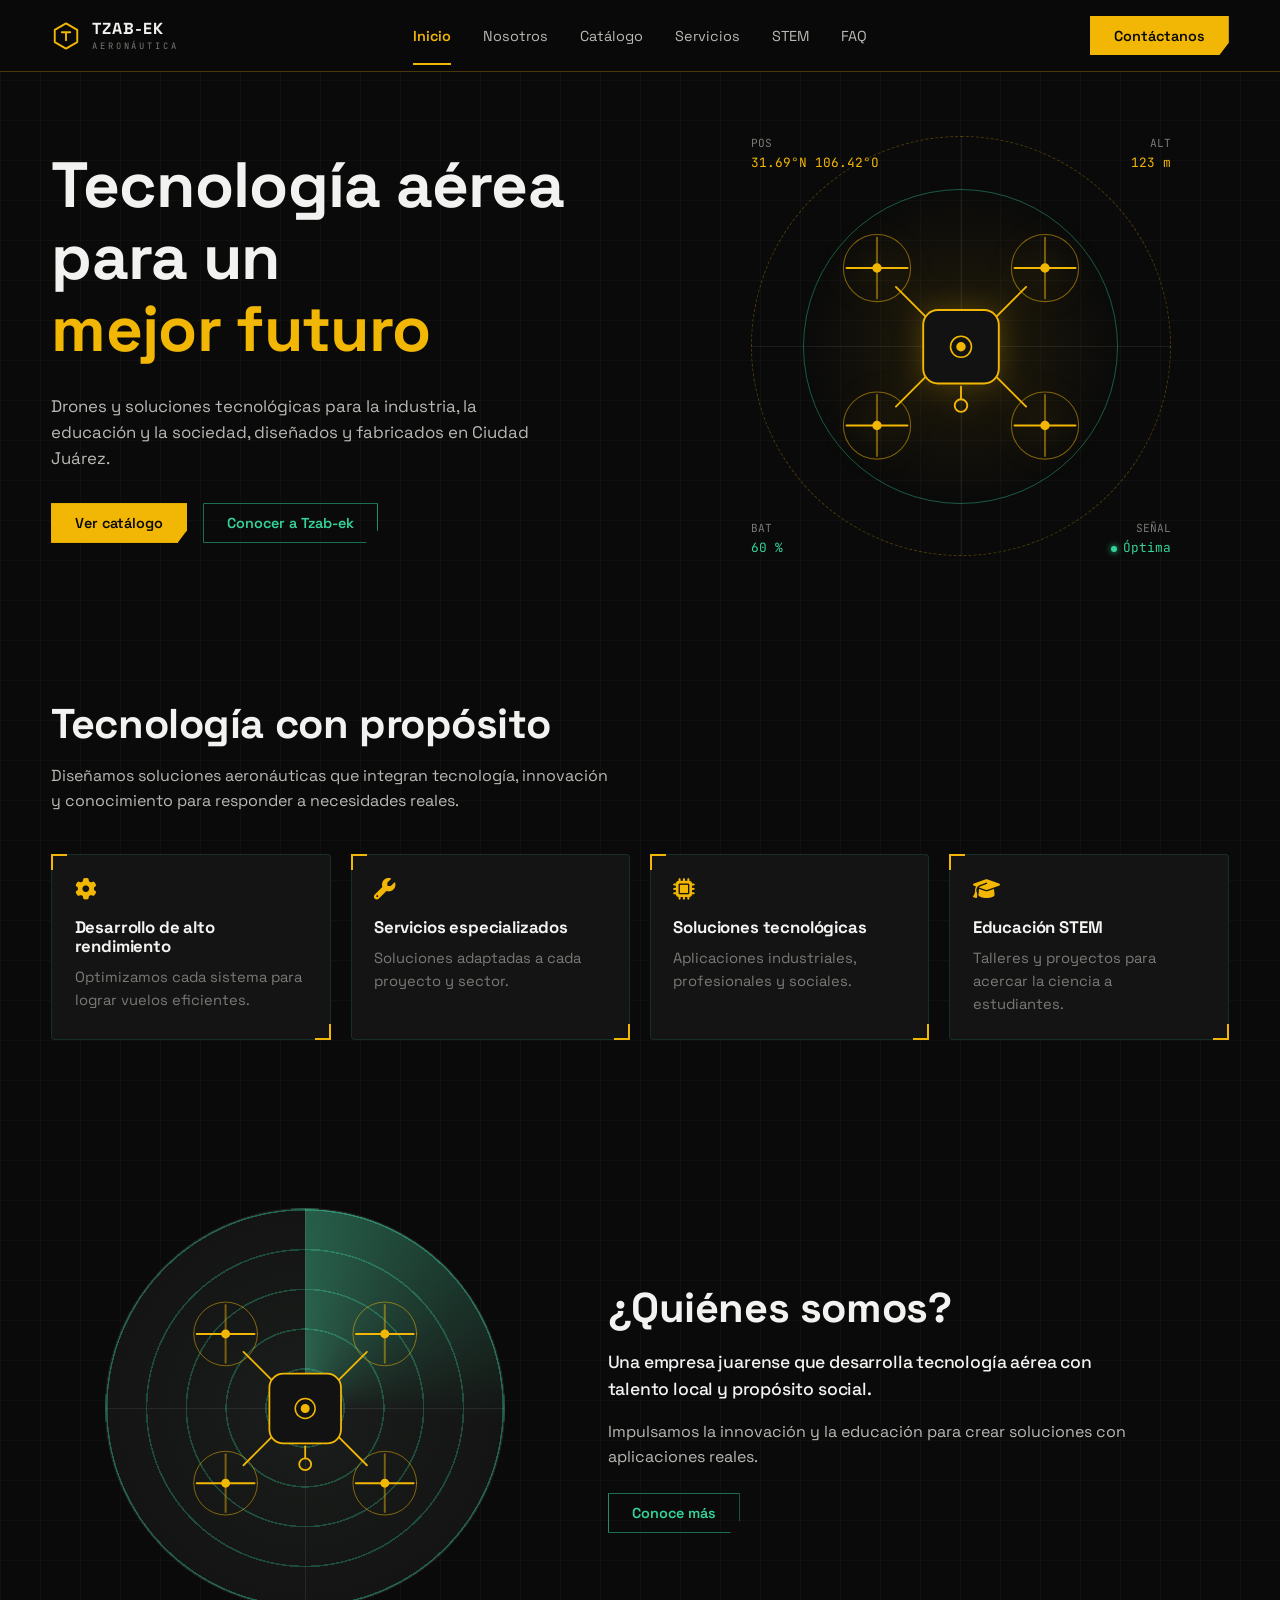
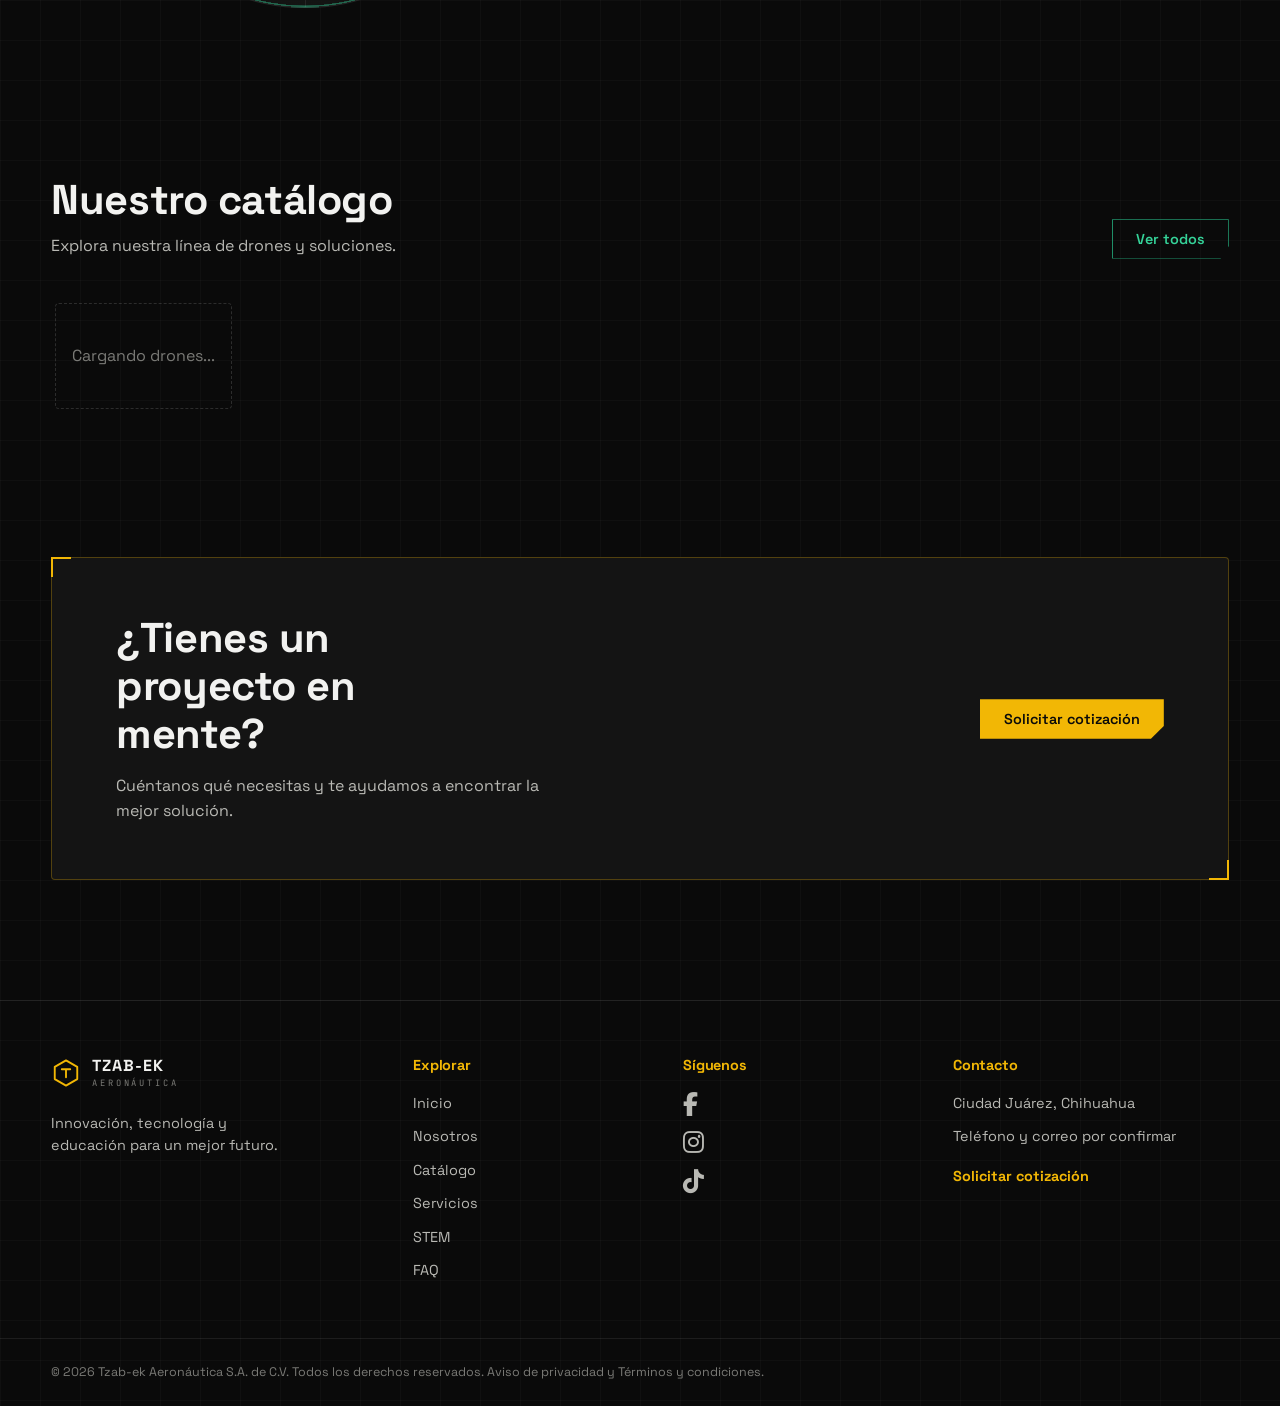
==== index.html @ b7fb1a62 "Renombrar archivos a minúsculas para el servidor Linux" ====
<!DOCTYPE html>
<html lang="es">
<head>
    <meta charset="UTF-8">
    <meta name="viewport" content="width=device-width, initial-scale=1.0">
    <!-- Estilos: Font Awesome (iconos), CSS propio de la página y CSS compartido (header y footer) -->
    <link rel="stylesheet" href="https://cdnjs.cloudflare.com/ajax/libs/font-awesome/6.7.2/css/all.min.css">
    <link rel="stylesheet" href="CSS/index.css">
    <link rel="stylesheet" href="CSS/Compartido.css">
    <title>Tzab-ek Aeronáutica</title>

    <!-- Scripts (defer: se ejecutan hasta que el HTML terminó de cargar) -->
    <script src="JS/catalogo1.js" defer></script>
    <script src="JS/Drone.js" defer></script>
    <script src="JS/menu.js" defer></script>
</head>
<body>
    <!-- ENCABEZADO: logotipo, menú de navegación y botón de contacto (igual en todas las páginas) -->
    <header>
        <a class="marca" href="index.html" aria-label="Tzab-ek Aeronáutica, inicio">
            <svg viewBox="0 0 32 32" aria-hidden="true">
                <path d="M16 2.5 28 9.5v13L16 29.5 4 22.5v-13z"/>
                <path d="M11.5 12h9M16 12v8.5"/>
            </svg>
            <span class="marca-texto">
                <strong>TZAB-EK</strong>
                <small>AERONÁUTICA</small>
            </span>
        </a>

        <!-- Menú principal: el enlace de la página actual lleva class="activo" y aria-current="page" -->
        <button type="button" class="menu-toggle" aria-label="Abrir menú" aria-expanded="false" aria-controls="menu-principal">
            <span></span><span></span><span></span>
        </button>

        <nav id="menu-principal" aria-label="Navegación principal">
            <a href="index.html" class="activo" aria-current="page">Inicio</a>
            <a href="Nosotros.html">Nosotros</a>
            <a href="catalogo.html">Catálogo</a>
            <a href="Servicios.html">Servicios</a>
            <a href="STEM.html">STEM</a>
            <a href="FAQ.html">FAQ</a>
            <a class="btn btn-oro nav-contacto" href="contactanos.html">Contáctanos</a>
        </nav>

        <a class="btn btn-oro" href="contactanos.html">Contáctanos</a>
    </header>

    <!-- CONTENIDO PRINCIPAL: página de inicio (hero, propósito, quiénes somos, carrusel de catálogo y cotización) -->
    <main>
        <!-- HERO -->
        <section id="inicio">
            <div class="hero-texto">
                <h1>Tecnología aérea para un <span>mejor futuro</span></h1>
                <p>Drones y soluciones tecnológicas para la industria, la educación y la sociedad, diseñados y fabricados en Ciudad Juárez.</p>
                <div class="acciones">
                    <a class="btn btn-oro" href="catalogo.html">Ver catálogo</a>
                    <a class="btn btn-borde" href="Nosotros.html">Conocer a Tzab-ek</a>
                </div>
            </div>

            <!-- Dron con movimiento (lo monta drone.js) -->
            <div class="drone-stage" data-drone="vuelo"></div>
        </section>

        <!-- TECNOLOGÍA CON PROPÓSITO -->
        <section id="proposito">
            <h2>Tecnología con propósito</h2>
            <p>Diseñamos soluciones aeronáuticas que integran tecnología, innovación y conocimiento para responder a necesidades reales.</p>

            <div class="tarjetas">
                <div class="tarjeta">
                    <i class="fa-solid fa-gear" aria-hidden="true"></i>
                    <h5>Desarrollo de alto rendimiento</h5>
                    <p>Optimizamos cada sistema para lograr vuelos eficientes.</p>
                </div>
                <div class="tarjeta">
                    <i class="fa-solid fa-wrench" aria-hidden="true"></i>
                    <h5>Servicios especializados</h5>
                    <p>Soluciones adaptadas a cada proyecto y sector.</p>
                </div>
                <div class="tarjeta">
                    <i class="fa-solid fa-microchip" aria-hidden="true"></i>
                    <h5>Soluciones tecnológicas</h5>
                    <p>Aplicaciones industriales, profesionales y sociales.</p>
                </div>
                <div class="tarjeta">
                    <i class="fa-solid fa-graduation-cap" aria-hidden="true"></i>
                    <h5>Educación STEM</h5>
                    <p>Talleres y proyectos para acercar la ciencia a estudiantes.</p>
                </div>
            </div>
        </section>

        <!-- ¿QUIÉNES SOMOS? -->
        <section id="somos">
            <!-- Dron tipo radar (lo monta drone.js) -->
            <div class="somos-visual">
                <div class="drone-stage" data-drone="radar"></div>
            </div>

            <div class="somos-texto">
                <h2>¿Quiénes somos?</h2>
                <h4>Una empresa juarense que desarrolla tecnología aérea con talento local y propósito social.</h4>
                <p>Impulsamos la innovación y la educación para crear soluciones con aplicaciones reales.</p>
                <a class="btn btn-borde" href="Nosotros.html">Conoce más</a>
            </div>
        </section>

        <!-- CATÁLOGO: carrusel de drones. catalogo1.js crea las tarjetas con los datos de la base de datos
             y Drone.js dibuja una ilustración cuando un dron no tiene imagen -->
        <section id="catalogo">
            <div class="seccion1">
                <div>
                    <h2>Nuestro catálogo</h2>
                    <p>Explora nuestra línea de drones y soluciones.</p>
                </div>
                <a class="btn btn-borde" href="catalogo.html">Ver todos</a>
            </div>

            <!-- Carrusel: flecha anterior | pista con las tarjetas | flecha siguiente -->
            <div class="carrusel" role="region" aria-roledescription="carrusel" aria-label="Drones del catálogo">
                <button type="button" class="carrusel-btn" id="carrusel-anterior" aria-label="Ver drones anteriores">
                    <i class="fa-solid fa-chevron-left" aria-hidden="true"></i>
                </button>

                <!-- Pista: aquí catalogo1.js inserta una tarjeta por cada dron. tabindex permite moverla con el teclado -->
                <div class="carrusel-pista" id="contenedor-drones" tabindex="0">
                    <p class="mensaje-catalogo">Cargando drones...</p>
                </div>

                <button type="button" class="carrusel-btn" id="carrusel-siguiente" aria-label="Ver drones siguientes">
                    <i class="fa-solid fa-chevron-right" aria-hidden="true"></i>
                </button>
            </div>
        </section>

        <!-- COTIZACIÓN -->
        <section id="cotizacion">
            <div class="cotizacion-caja">
                <div class="cotizacion-texto">
                    <h2>¿Tienes un proyecto en mente?</h2>
                    <p>Cuéntanos qué necesitas y te ayudamos a encontrar la mejor solución.</p>
                </div>
                <a class="btn btn-oro" href="contactanos.html">Solicitar cotización</a>
            </div>
        </section>
    </main>

    <!-- PIE DE PÁGINA: se repite igual en todas las páginas -->
    <footer>
        <!-- Parte superior del footer: 4 columnas -->
        <section class="footer1">
            <!-- Columna 1: logotipo y lema -->
            <div class="uno">
                <a class="marca" href="index.html" aria-label="Tzab-ek Aeronáutica, inicio">
                    <svg viewBox="0 0 32 32" aria-hidden="true">
                        <path d="M16 2.5 28 9.5v13L16 29.5 4 22.5v-13z"/>
                        <path d="M11.5 12h9M16 12v8.5"/>
                    </svg>
                    <span class="marca-texto">
                        <strong>TZAB-EK</strong>
                        <small>AERONÁUTICA</small>
                    </span>
                </a>
                <p>Innovación, tecnología y educación para un mejor futuro.</p>
            </div>

            <!-- Columna 2: enlaces de navegación -->
            <div class="dos">
                <h5>Explorar</h5>
                <a href="index.html">Inicio</a>
                <a href="Nosotros.html">Nosotros</a>
                <a href="catalogo.html">Catálogo</a>
                <a href="Servicios.html">Servicios</a>
                <a href="STEM.html">STEM</a>
                <a href="FAQ.html">FAQ</a>
            </div>

            <!-- Columna 3: redes sociales (iconos de Font Awesome) -->
            <div class="tres">
                <h5>Síguenos</h5>
                <a href="https://www.facebook.com/tzabekmx" target="_blank" rel="noopener noreferrer"
       aria-label="Facebook">
        <i class="fa-brands fa-facebook-f"></i> 
    </a>

    <a href="https://www.instagram.com/tzabekmx?fbclid=IwY2xjawVVu3NleHRuA2FlbQIxMABwZG9mBWJyaWQRMFQ3TzdUcVRtUU0yYnhxM1BzcnRjBmFwcF9pZBAyMjIwMzkxNzg4MjAwODkyAAEfPRKUxfyBUL_nZuo1kjRflzGdtaO56T4GEnpe8-bxUjZwJsQqFAkJqUYihjc_aem_WPB5nO8CkviuIYMt_YEHsw" target="_blank" rel="noopener noreferrer"
       aria-label="Instagram">
        <i class="fa-brands fa-instagram"></i> 
    </a>

    <a href="https://www.tiktok.com/@tzabekmx" target="_blank" rel="noopener noreferrer"
       aria-label="TikTok">
        <i class="fa-brands fa-tiktok"></i>
    </a>
            </div>

            <!-- Columna 4: datos de contacto y botón de cotización -->
            <div class="cuatro">
                <h5>Contacto</h5>
                <p>Ciudad Juárez, Chihuahua</p>
                <p>Teléfono y correo por confirmar</p>
                <a class="cta-footer" href="contactanos.html">Solicitar cotización</a>
            </div>
        </section>

        <!-- Barra inferior: derechos reservados -->
        <section class="fotter2">
            <p>© 2026 Tzab-ek Aeronáutica S.A. de C.V. Todos los derechos reservados. Aviso de privacidad y Términos y condiciones.</p>
        </section>
    </footer>
</body>
</html>
---- CSS/index.css ----
/* ==========================================================
   TZAB-EK AERONÁUTICA · Inicio (Index.html)
   Hero, tarjetas de propósito, ¿quiénes somos?, carrusel de catálogo,
   caja de cotización y animaciones del dron (dibujado por Drone.js).
   ========================================================== */

/* ---------- Hero ---------- */
#inicio{
  display:grid;
  grid-template-columns:1.05fr .95fr;
  align-items:center;
  gap:3rem;
  padding-top:4rem;
}
.hero-texto h1{
  font-size:clamp(2.6rem, 5.4vw, 4rem);
  line-height:1.12;
}
.hero-texto h1 span{ display:block; color:var(--gold); }
.hero-texto p{
  color:var(--text-dim);
  max-width:44ch;
  margin-block:1.75rem 2rem;
  font-size:1.05rem;
}
.acciones{ display:flex; gap:1rem; flex-wrap:wrap; }

/* ---------- Tecnología con propósito ---------- */
#proposito h2{
  font-size:clamp(1.9rem, 3.4vw, 2.6rem);
  margin-bottom:1rem;
}
#proposito > p{
  color:var(--text-dim);
  max-width:56ch;
  margin-bottom:2.5rem;
}

.tarjetas{
  display:grid;
  grid-template-columns:repeat(4, 1fr);
  gap:1.25rem;
}
.tarjeta{
  position:relative;
  background:var(--panel);
  border:1px solid rgba(53,211,153,.14);
  border-radius:var(--radius);
  padding:1.5rem 1.4rem;
}
.tarjeta::before,
.tarjeta::after,
.tarjeta-dron::before,
.tarjeta-dron::after,
.cotizacion-caja::before,
.cotizacion-caja::after{
  content:"";
  position:absolute;
  width:16px; height:16px;
  border:0 solid var(--gold);
  pointer-events:none;
}
.tarjeta::before,
.tarjeta-dron::before,
.cotizacion-caja::before{
  top:-1px; left:-1px;
  border-top-width:2px;
  border-left-width:2px;
}
.tarjeta::after,
.tarjeta-dron::after,
.cotizacion-caja::after{
  bottom:-1px; right:-1px;
  border-bottom-width:2px;
  border-right-width:2px;
}
.tarjeta i{
  display:block;
  color:var(--gold);
  font-size:1.35rem;
  margin-bottom:1.1rem;
}
.tarjeta h5{ font-size:1.05rem; margin-bottom:.6rem; }
.tarjeta p{ color:var(--text-faint); font-size:.92rem; }

/* ---------- ¿Quiénes somos? ---------- */
#somos{
  display:grid;
  grid-template-columns:.9fr 1.1fr;
  align-items:center;
  gap:3rem;
  padding-block:6rem;
}
.somos-visual{ display:flex; justify-content:center; }
.somos-texto h2{
  font-size:clamp(1.9rem, 3.4vw, 2.6rem);
  margin-bottom:1.1rem;
}
.somos-texto h4{
  font-weight:500;
  font-size:1.1rem;
  line-height:1.5;
  margin-bottom:1.1rem;
  max-width:46ch;
}
.somos-texto p{
  color:var(--text-dim);
  max-width:52ch;
  margin-bottom:1.5rem;
}

/* ---------- Catálogo ---------- */
.seccion1{
  display:flex;
  align-items:flex-end;
  justify-content:space-between;
  gap:1rem;
  margin-bottom:2.5rem;
}
#catalogo h2{
  font-size:clamp(1.9rem, 3.4vw, 2.6rem);
  margin-bottom:.6rem;
}
.seccion1 p{ color:var(--text-dim); }


/* ---------- Carrusel del catálogo ---------- */

/* Contenedor en 3 columnas: flecha izquierda | pista | flecha derecha */
.carrusel{
  display:grid;
  grid-template-columns:auto minmax(0, 1fr) auto;
  align-items:center;
  gap:.75rem;
}

/* Pista: fila horizontal de tarjetas con desplazamiento lateral.
   scroll-snap hace que cada tarjeta se detenga alineada al borde.
   --por-vista = cuántas tarjetas se ven a la vez (cambia en los media queries). */
.carrusel-pista{
  --por-vista:3;
  --espacio:1.5rem;
  display:flex;
  gap:var(--espacio);
  padding:4px;
  overflow-x:auto;
  scroll-snap-type:x mandatory;
  scroll-padding:4px;
  scroll-behavior:smooth;
  overscroll-behavior-x:contain;
  scrollbar-width:none;
}
.carrusel-pista::-webkit-scrollbar{ display:none; }
.carrusel-pista:focus-visible{ outline:2px solid var(--gold); outline-offset:2px; }

/* Cada tarjeta ocupa 1/--por-vista del ancho, descontando los espacios entre tarjetas */
.carrusel-pista > .tarjeta-dron{
  flex:0 0 calc((100% - (var(--por-vista) - 1) * var(--espacio)) / var(--por-vista));
  scroll-snap-align:start;
}

/* Flechas anterior / siguiente */
.carrusel-btn{
  display:grid;
  place-items:center;
  width:44px;
  height:44px;
  color:var(--gold);
  background:var(--panel);
  border:1px solid var(--gold-line);
  border-radius:var(--radius);
  cursor:pointer;
  transition:background .15s ease, color .15s ease, border-color .15s ease;
}
.carrusel-btn:hover{ background:var(--gold); color:#0a0a0a; border-color:var(--gold); }
.carrusel-btn:focus-visible{ outline:2px solid var(--gold); outline-offset:3px; }
.carrusel-btn[hidden]{ display:none; }

/* Tarjetas de dron (dentro de la pista) */
#contenedor-drones .tarjeta-dron {
    display: block;
    text-decoration: none;
    color: inherit;
    cursor: pointer;
}

#contenedor-drones .tarjeta-dron:hover {
    text-decoration: none;
}

#contenedor-drones .tarjeta-dron:focus-visible {
    outline: 3px solid #D6A343;
    outline-offset: 4px;
}
.tarjeta-dron{
  position:relative;
  background:var(--panel);
  border:1px solid var(--line);
  border-radius:var(--radius);
  padding:1.25rem;
}

.imagen-dron,
.imagen-no-disponible{
  width:100%;
  aspect-ratio:4/3;
  object-fit:cover;
  object-position:center top; /* los carteles se recortan desde arriba (nombre + dron) */
  border:1px solid var(--line);
  background-color:#0d0d0d;
  background-image:
    linear-gradient(rgba(255,255,255,.04) 1px, transparent 1px),
    linear-gradient(90deg, rgba(255,255,255,.04) 1px, transparent 1px);
  background-size:20px 20px;
}
.imagen-no-disponible{
  display:flex;
  align-items:center;
  justify-content:center;
  color:var(--text-faint);
  font-size:.85rem;
}
.imagen-no-disponible .drone-svg{ width:82%; opacity:.6; }

.contenido-tarjeta{ padding:1.25rem 0 .25rem; }

.categoria-dron{
  display:inline-block;
  font-family:var(--font-mono);
  font-size:.72rem;
  color:var(--green);
  border:1px solid var(--green-dim);
  border-radius:2px;
  padding:.2em .6em;
  margin-bottom:.9rem;
}
.contenido-tarjeta h3{ font-size:1.2rem; margin-bottom:.5rem; }
.descripcion-dron{
  color:var(--text-faint);
  font-size:.9rem;
  /* máximo 2 líneas para que todas las tarjetas midan igual */
  display:-webkit-box;
  -webkit-line-clamp:2;
  line-clamp:2;
  -webkit-box-orient:vertical;
  overflow:hidden;
}

.mensaje-catalogo{
  flex:0 0 100%;
  text-align:center;
  color:var(--text-faint);
  padding:2.5rem 1rem;
  border:1px dashed var(--line-strong);
  border-radius:var(--radius);
}
.mensaje-error{ color:#e8674a; }

/* ---------- Cotización ---------- */
.cotizacion-caja{
  position:relative;
  display:flex;
  align-items:center;
  justify-content:space-between;
  gap:2rem;
  flex-wrap:wrap;
  background:var(--panel);
  border:1px solid var(--gold-line);
  border-radius:var(--radius);
  padding:3.5rem clamp(1.5rem, 5vw, 4rem);
}
.cotizacion-caja::before,
.cotizacion-caja::after{ width:20px; height:20px; }
.cotizacion-texto h2{
  font-size:clamp(1.9rem, 3.4vw, 2.6rem);
  max-width:14ch;
}
.cotizacion-texto p{
  color:var(--text-dim);
  margin-top:1rem;
  max-width:44ch;
}


/* ============================================================
   Dron (drone.js)
   .drone-stage[data-drone="vuelo"]  → dron con movimiento + telemetría
   .drone-stage[data-drone="radar"]  → radar con barrido
   ============================================================ */

.drone-stage{
  position:relative;
  width:100%;
  aspect-ratio:1/1;
  max-width:420px;
  margin-inline:auto;
  display:flex;
  align-items:center;
  justify-content:center;
  background:radial-gradient(circle closest-side, rgba(242,183,5,.10), transparent 75%);
}

/* anillos (hero) */
.drone-stage::before,
.drone-stage::after{
  content:"";
  position:absolute;
  border-radius:50%;
}
.drone-stage::before{
  inset:0;
  border:1px dashed var(--gold-line);
}
.drone-stage::after{
  inset:12.5%;
  border:1px solid rgba(53,211,153,.4);
}

/* cruz central */
.drone-stage .cruz{ position:absolute; inset:0; }
.drone-stage .cruz::before,
.drone-stage .cruz::after{
  content:"";
  position:absolute;
  background:var(--line);
}
.drone-stage .cruz::before{ left:0; right:0; top:50%; height:1px; }
.drone-stage .cruz::after{ top:0; bottom:0; left:50%; width:1px; }

/* SVG del dron */
.drone-svg{
  fill:none;
  stroke:currentColor;
  stroke-width:2;
  stroke-linecap:round;
  stroke-linejoin:round;
  color:var(--gold);
  overflow:visible;
}
.drone-svg .cuerpo{ fill:#0e0e0e; }
.drone-svg .punto{ fill:currentColor; stroke:none; }
.drone-svg .aro{ opacity:.7; }

.drone-stage .drone-svg{
  position:relative;
  z-index:2;
  width:80%;
  height:auto;
  filter:drop-shadow(0 0 14px rgba(242,183,5,.25));
}
.drone-stage .drone-svg.float{ animation:drone-float 4.5s ease-in-out infinite; }

@keyframes drone-float{
  0%,100%{ transform:translateY(0); }
  50%{ transform:translateY(-10px); }
}

.drone-svg .rotor{
  transform-box:fill-box;
  transform-origin:center;
  animation:rotor-spin .6s linear infinite;
}
.drone-svg .rotor.quieto{ animation:none; }

@keyframes rotor-spin{ to{ transform:rotate(360deg); } }

/* ---- Variante radar ---- */
.drone-stage.radar{
  overflow:hidden; /* el barrido giratorio no debe sobresalir y causar scroll horizontal */
  max-width:400px;
  border-radius:50%;
  border:1px solid var(--line);
  background:
    repeating-radial-gradient(circle closest-side, transparent 0 19.2%, rgba(53,211,153,.28) 19.2% 20%),
    radial-gradient(circle closest-side, #1b1e1c, #131413);
}
.drone-stage.radar::before{ border:1px solid rgba(53,211,153,.28); inset:0; }
.drone-stage.radar::after{ display:none; }
.drone-stage.radar .drone-svg{ width:80%; filter:none; }

.drone-stage .barrido{
  position:absolute;
  inset:0;
  border-radius:50%;
  background:conic-gradient(from 0deg, rgba(53,211,153,.38), transparent 26%);
  animation:radar-sweep 6s linear infinite;
  mix-blend-mode:screen;
}
@keyframes radar-sweep{ to{ transform:rotate(360deg); } }

/* ---- Telemetría (hero) ---- */
.drone-telemetry{
  position:absolute;
  inset:0;
  z-index:3;
  pointer-events:none;
  font-family:var(--font-mono);
  font-size:.7rem;
  color:var(--text-faint);
  text-transform:uppercase;
}
.drone-telemetry > div{ position:absolute; line-height:1.3; }
.drone-telemetry span{
  display:block;
  margin-top:.25rem;
  font-size:.8rem;
  text-transform:none;
}
.t-pos{ top:0; left:0; }
.t-alt{ top:0; right:0; text-align:right; }
.t-bat{ bottom:0; left:0; }
.t-senal{ bottom:0; right:0; text-align:right; }

.t-pos span, .t-alt span{ color:var(--gold); }
.t-bat span, .t-senal span{ color:var(--green); }
.t-senal span::before{
  content:"";
  display:inline-block;
  width:6px; height:6px;
  border-radius:50%;
  background:var(--green);
  margin-right:.4em;
  box-shadow:0 0 6px var(--green);
}

/* ---------- Responsive ---------- */
@media (max-width:900px){
  #inicio,
  #somos{ grid-template-columns:1fr; }

  .tarjetas{ grid-template-columns:repeat(2, 1fr); }
  .carrusel-pista{ --por-vista:2; }
  footer .footer1{ grid-template-columns:1fr 1fr; }
  .drone-stage{ margin-top:1rem; }
}

@media (max-width:560px){
  .tarjetas,
  footer .footer1{ grid-template-columns:1fr; }
  .seccion1{ flex-direction:column; align-items:flex-start; }
  .carrusel-pista{ --por-vista:1; }
  .carrusel{ gap:.4rem; }
  .carrusel-btn{ width:36px; height:36px; }
}

@media (prefers-reduced-motion: reduce){
  .drone-stage .drone-svg.float,
  .drone-svg .rotor,
  .drone-stage .barrido{ animation:none; }
  .carrusel-pista{ scroll-behavior:auto; }
}
---- CSS/Compartido.css ----
/* ============================================================
   Tzab-ek Aeronáutica — Compartido.css
   Estilos que usan TODAS las páginas: variables, reset, botones, header y footer.
   ============================================================ */

@import url('https://fonts.googleapis.com/css2?family=Space+Grotesk:wght@400;500;600;700&family=JetBrains+Mono:wght@400;500;600&display=swap');

/* Variables globales: colores, radio de borde, márgenes y tipografías.
   Se usan en todo el sitio con var(--nombre). Para cambiar la paleta basta editar aquí. */
:root{
  --bg:            #0a0a0a;
  --panel:         #141414;
  --line:          rgba(255,255,255,.08);
  --line-strong:   rgba(255,255,255,.14);

  --text:          #f2f2f0;
  --text-dim:      #b9b9b4;
  --text-faint:    #7a7a76;

  --gold:          #f2b705;
  --gold-dim:      #c99a04;
  --gold-line:     rgba(242,183,5,.28);
  --green:         #35d399;
  --green-dim:     #1f8f68;

  --radius:        4px;
  --gutter:        clamp(1.25rem, 4vw, 4rem);

  --font-head:     'Space Grotesk', 'Segoe UI', sans-serif;
  --font-body:     'Space Grotesk', 'Segoe UI', sans-serif;
  --font-mono:     'JetBrains Mono', 'Courier New', monospace;
}

/* ---------- Reset ---------- */
*,*::before,*::after{ box-sizing:border-box; margin:0; padding:0; }
html{ scroll-behavior:smooth; }

/* Cuerpo de la página: fondo oscuro con una cuadrícula tenue dibujada con gradientes */
body{
  background:var(--bg);
  color:var(--text);
  font-family:var(--font-body);
  line-height:1.55;
  -webkit-font-smoothing:antialiased;
  background-image:
    linear-gradient(rgba(255,255,255,.025) 1px, transparent 1px),
    linear-gradient(90deg, rgba(255,255,255,.025) 1px, transparent 1px);
  background-size:40px 40px;
}

img{ max-width:100%; display:block; }
a{ color:inherit; text-decoration:none; }
ul{ list-style:none; }
h1,h2,h3,h4,h5{ font-family:var(--font-head); font-weight:700; line-height:1.15; letter-spacing:-.01em; }

a:focus-visible{ outline:2px solid var(--gold); outline-offset:3px; }

/* ---------- Botones (todos son <a class="btn ...">) ---------- */
/* Botón base. clip-path recorta la esquina inferior derecha */
.btn{
  display:inline-block;
  padding:.8em 1.6em;
  border:1px solid transparent;
  font-weight:600;
  font-size:.9rem;
  line-height:1;
  white-space:nowrap;
  /* esquina inferior derecha recortada, como en el diseño */
  clip-path:polygon(0 0, 100% 0, 100% 68%, 93% 100%, 0 100%);
  transition:background .15s ease, border-color .15s ease, transform .15s ease;
}
/* Variante dorada (botón principal) */
.btn-oro{
  background:var(--gold);
  color:#0a0a0a;
  border-color:var(--gold);
}
.btn-oro:hover{
  background:var(--gold-dim);
  border-color:var(--gold-dim);
  transform:translateY(-1px);
}
/* Variante con borde verde (botón secundario) */
.btn-borde{
  background:transparent;
  color:var(--green);
  border-color:var(--green-dim);
}
.btn-borde:hover{
  background:rgba(53,211,153,.08);
  border-color:var(--green);
}

/* ---------- Secciones ---------- */
main > section{
  padding-inline:var(--gutter);
  padding-block:4.5rem;
}

/* ---------- Header ---------- */
header{
  position:sticky;
  top:0;
  z-index:50;
  display:grid;
  grid-template-columns:1fr auto 1fr;
  align-items:center;
  gap:1rem;
  padding:1rem var(--gutter);
  background:rgba(10,10,10,.88);
  backdrop-filter:blur(8px);
  border-bottom:1px solid var(--gold-line);
}
header > .btn{ justify-self:end; }

/* Logotipo: icono SVG + texto "TZAB-EK AERONÁUTICA" */
.marca{
  display:inline-flex;
  align-items:center;
  gap:.7rem;
  color:var(--text);
}
.marca svg{
  width:30px; height:30px;
  fill:none;
  stroke:var(--gold);
  stroke-width:2;
  stroke-linecap:round;
  stroke-linejoin:round;
}
.marca-texto{ display:flex; flex-direction:column; line-height:1.1; }
.marca-texto strong{ font-size:1rem; letter-spacing:.06em; }
.marca-texto small{
  font-family:var(--font-mono);
  font-size:.55rem;
  letter-spacing:.32em;
  color:var(--text-faint);
  margin-top:.25rem;
}

/* Menú de navegación del header; el enlace activo se resalta en dorado con una línea inferior */
header nav{
  display:flex;
  align-items:center;
  gap:2rem;
  font-size:.9rem;
  color:var(--text-dim);
}
header nav a{ position:relative; transition:color .15s ease; }
header nav a:hover{ color:var(--text); }
header nav a.activo{ color:var(--gold); font-weight:600; }
header nav a.activo::after{
  content:"";
  position:absolute;
  left:0; right:0; bottom:-1.15rem;
  height:2px;
  background:var(--gold);
}

/* ---------- Footer ---------- */
footer{
  margin-top:3rem;
  border-top:1px solid var(--line);
}
/* Parte superior del footer: cuadrícula de 4 columnas */
footer .footer1{
  display:grid;
  grid-template-columns:1.4fr 1fr 1fr 1.2fr;
  gap:2.5rem;
  padding:3.5rem var(--gutter);
}
footer .uno p{
  color:var(--text-dim);
  font-size:.9rem;
  margin-top:1rem;
  max-width:28ch;
}
footer h5{
  font-size:.9rem;
  color:var(--gold);
  margin-bottom:.4rem;
}



footer .dos,
footer .tres,
footer .cuatro{
  display:flex;
  flex-direction:column;
  align-items:flex-start;
  gap:.7rem;
  font-size:.9rem;
  color:var(--text-dim);
}
footer .dos a:hover,
footer .tres a:hover{ color:var(--gold); }
footer .cta-footer{ color:var(--gold); font-weight:700; margin-top:.4rem; }

/* Barra inferior del footer con los derechos reservados */
.fotter2{
  border-top:1px solid var(--line);
  padding:1.5rem var(--gutter);
}
.fotter2 p{ font-size:.78rem; color:var(--text-faint); }



footer .tres a i{
    
    text-align: center;
}

/* Tamaño de los iconos de redes sociales del footer */
footer .tres a i {
    font-size: 1.5rem;
    
}


/* ============================================================
   MENÚ HAMBURGUESA + RESPONSIVO COMPARTIDO (todas las páginas)
   El botón .menu-toggle y el enlace .nav-contacto solo se ven en pantallas chicas.
   JS/menu.js agrega/quita la clase .abierto en el <nav>.
   ============================================================ */
.menu-toggle,
header nav a.nav-contacto{ display:none; }

@media (max-width:900px){
  header{
    grid-template-columns:1fr auto;
    padding-block:.8rem;
  }
  /* el botón Contáctanos del header pasa dentro del menú desplegable */
  header > .btn{ display:none; }

  .menu-toggle{
    display:inline-flex;
    flex-direction:column;
    justify-content:center;
    gap:5px;
    width:44px;
    height:44px;
    padding:0 11px;
    background:transparent;
    border:1px solid var(--gold-line);
    border-radius:var(--radius);
    cursor:pointer;
  }
  .menu-toggle span{
    display:block;
    height:2px;
    background:var(--gold);
    border-radius:2px;
    transition:transform .2s ease, opacity .2s ease;
  }
  .menu-toggle:focus-visible{ outline:2px solid var(--gold); outline-offset:3px; }
  /* las 3 rayitas se convierten en una X al abrir */
  .menu-toggle[aria-expanded="true"] span:nth-child(1){ transform:translateY(7px) rotate(45deg); }
  .menu-toggle[aria-expanded="true"] span:nth-child(2){ opacity:0; }
  .menu-toggle[aria-expanded="true"] span:nth-child(3){ transform:translateY(-7px) rotate(-45deg); }

  /* panel desplegable bajo el header */
  header nav{
    display:none;
    position:absolute;
    top:100%;
    left:0;
    right:0;
    flex-direction:column;
    align-items:stretch;
    gap:0;
    padding:.5rem var(--gutter) 1.5rem;
    max-height:calc(100vh - 4.5rem);
    max-height:calc(100dvh - 4.5rem);
    overflow-y:auto;
    background:#0a0a0a;
    border-bottom:1px solid var(--gold-line);
    font-size:1rem;
  }
  header nav.abierto{ display:flex; }
  header nav a{
    padding:.95rem 0;
    border-bottom:1px solid var(--line);
  }
  header nav a.activo::after{ display:none; }
  header nav a.nav-contacto{
    display:block;
    margin-top:1.25rem;
    padding:.95rem 1.6rem;
    text-align:center;
    color:#0a0a0a;
    border:1px solid var(--gold);
  }
  header nav a.nav-contacto:hover{ color:#0a0a0a; }

  main > section{ padding-block:3rem; }
  footer .footer1{ grid-template-columns:1fr 1fr; padding-block:2.5rem; }
}

@media (max-width:560px){
  footer .footer1{ grid-template-columns:1fr; gap:2rem; }
  .fotter2 p{ font-size:.72rem; }
}
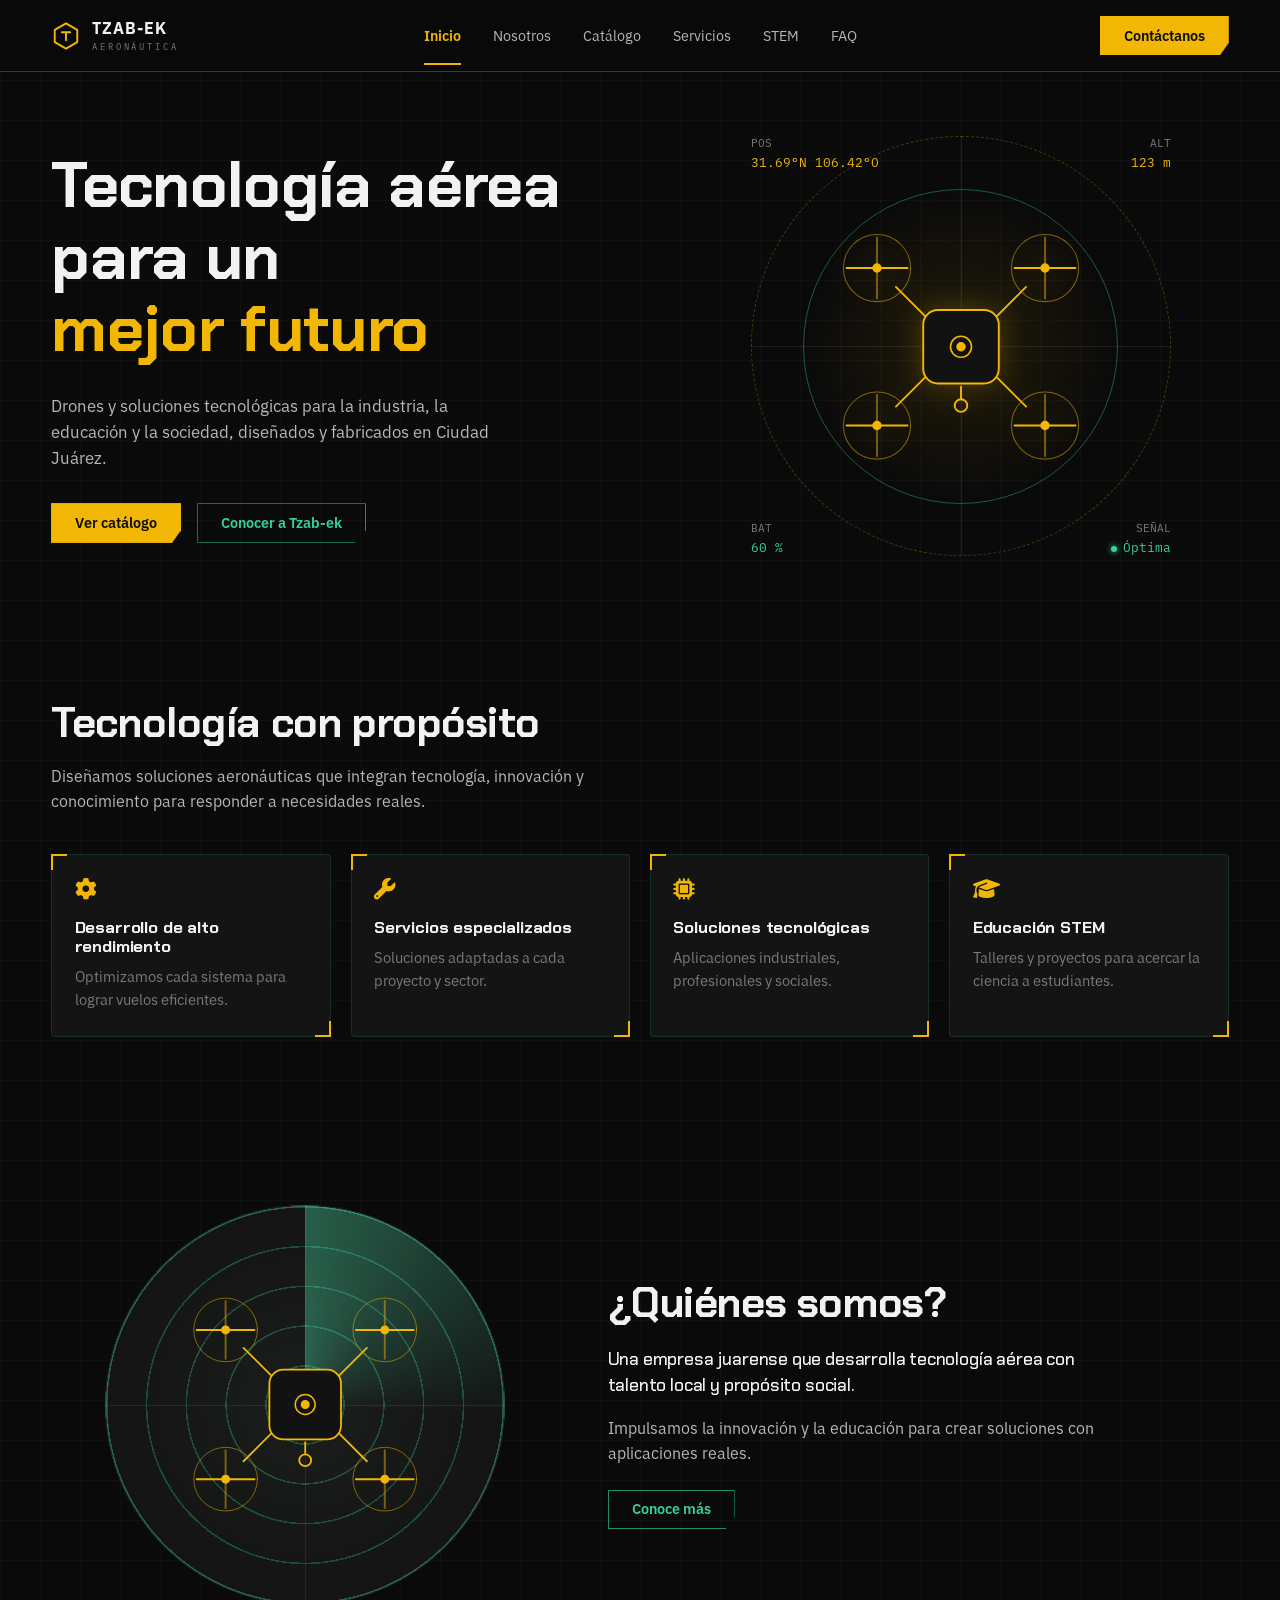
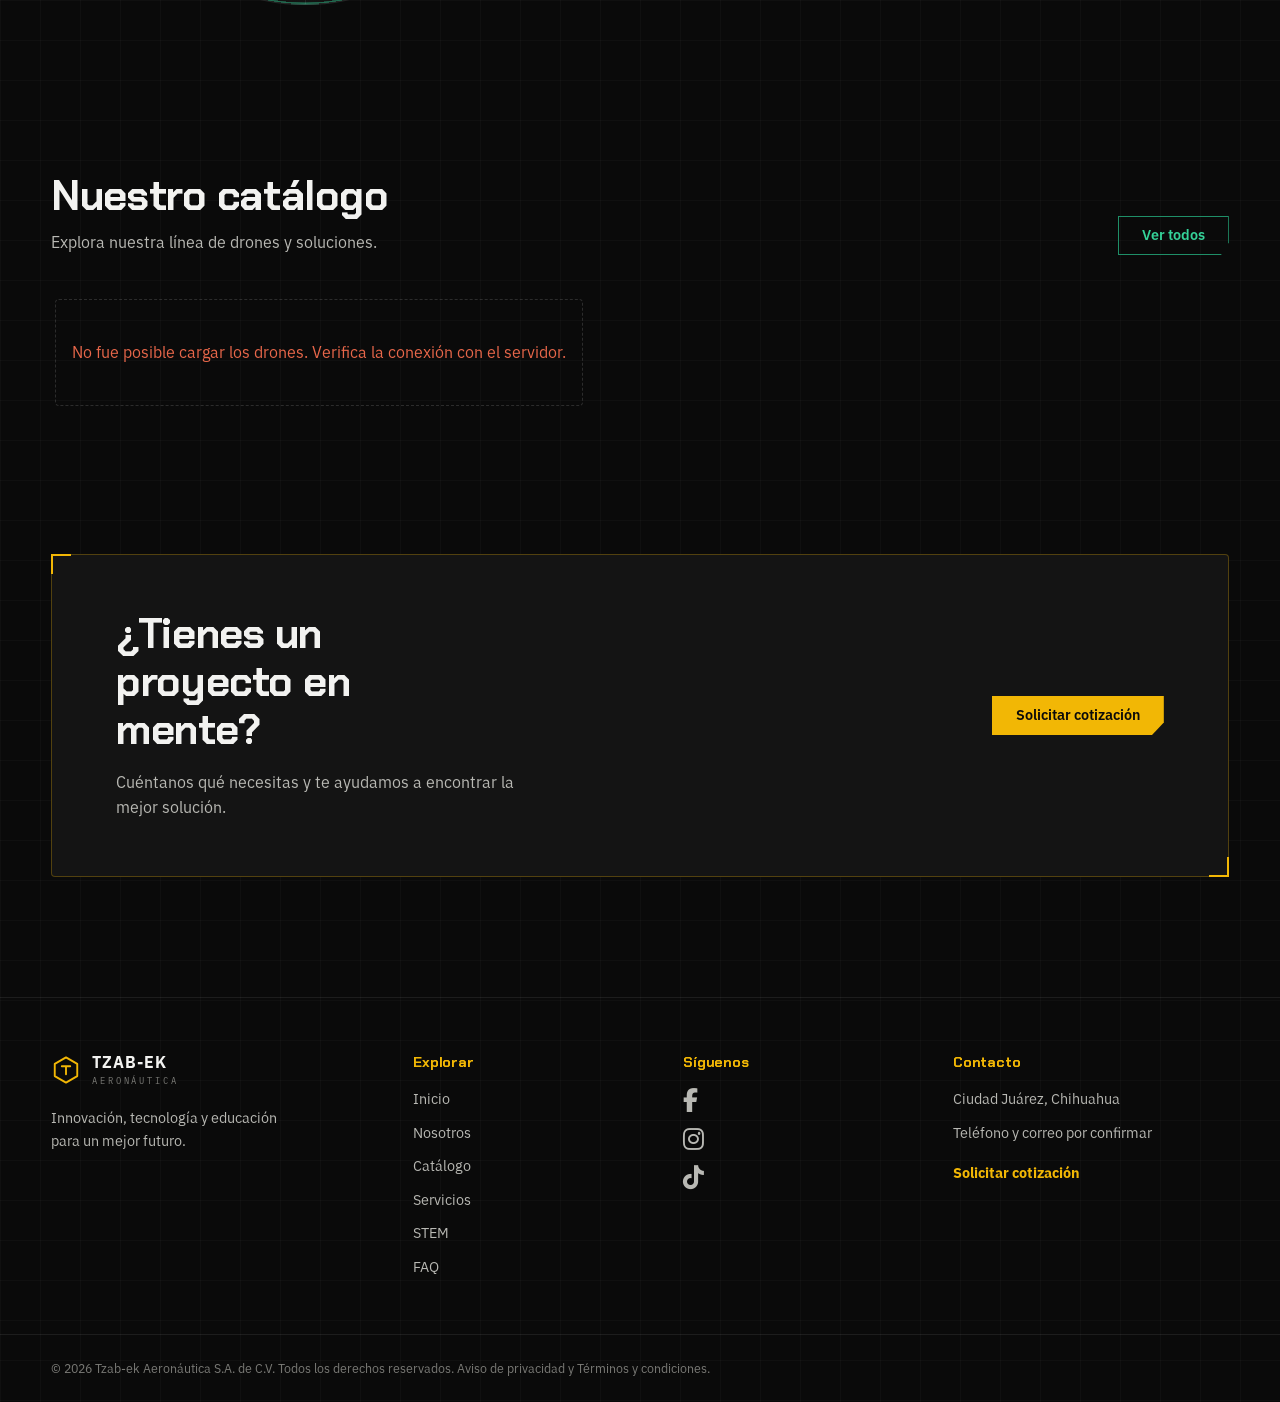
==== commit 3ccb0af0: "Fase 4: geolocalización (cómo llegar a Tzab-ek) y Google Analytics" ====
--- a/index.html
+++ b/index.html
@@ -1,26 +1,34 @@
 <!DOCTYPE html>
 <html lang="es">
+
 <head>
+    <script async src="https://www.googletagmanager.com/gtm.js?id=GTM-5S5H37JH"></script>
+    <script>
+        window.dataLayer = window.dataLayer || [];
+        function gtag() {dataLayer.push(arguments);}
+        gtag('js', new Date());
+    </script>
     <meta charset="UTF-8">
     <meta name="viewport" content="width=device-width, initial-scale=1.0">
     <!-- Estilos: Font Awesome (iconos), CSS propio de la página y CSS compartido (header y footer) -->
     <link rel="stylesheet" href="https://cdnjs.cloudflare.com/ajax/libs/font-awesome/6.7.2/css/all.min.css">
-    <link rel="stylesheet" href="CSS/index.css">
-    <link rel="stylesheet" href="CSS/Compartido.css">
+    <link rel="stylesheet" href="css/index.css">
+    <link rel="stylesheet" href="css/compartido.css">
     <title>Tzab-ek Aeronáutica</title>
 
     <!-- Scripts (defer: se ejecutan hasta que el HTML terminó de cargar) -->
-    <script src="JS/catalogo1.js" defer></script>
-    <script src="JS/Drone.js" defer></script>
-    <script src="JS/menu.js" defer></script>
+    <script src="js/catalogo1.js" defer></script>
+    <script src="js/drone.js" defer></script>
+    <script src="js/menu.js" defer></script>
 </head>
+
 <body>
     <!-- ENCABEZADO: logotipo, menú de navegación y botón de contacto (igual en todas las páginas) -->
     <header>
         <a class="marca" href="index.html" aria-label="Tzab-ek Aeronáutica, inicio">
             <svg viewBox="0 0 32 32" aria-hidden="true">
-                <path d="M16 2.5 28 9.5v13L16 29.5 4 22.5v-13z"/>
-                <path d="M11.5 12h9M16 12v8.5"/>
+                <path d="M16 2.5 28 9.5v13L16 29.5 4 22.5v-13z" />
+                <path d="M11.5 12h9M16 12v8.5" />
             </svg>
             <span class="marca-texto">
                 <strong>TZAB-EK</strong>
@@ -29,17 +37,18 @@
         </a>
 
         <!-- Menú principal: el enlace de la página actual lleva class="activo" y aria-current="page" -->
-        <button type="button" class="menu-toggle" aria-label="Abrir menú" aria-expanded="false" aria-controls="menu-principal">
+        <button type="button" class="menu-toggle" aria-label="Abrir menú" aria-expanded="false"
+            aria-controls="menu-principal">
             <span></span><span></span><span></span>
         </button>
 
         <nav id="menu-principal" aria-label="Navegación principal">
             <a href="index.html" class="activo" aria-current="page">Inicio</a>
-            <a href="Nosotros.html">Nosotros</a>
+            <a href="nosotros.html">Nosotros</a>
             <a href="catalogo.html">Catálogo</a>
-            <a href="Servicios.html">Servicios</a>
-            <a href="STEM.html">STEM</a>
-            <a href="FAQ.html">FAQ</a>
+            <a href="servicios.html">Servicios</a>
+            <a href="stem.html">STEM</a>
+            <a href="faq.html">FAQ</a>
             <a class="btn btn-oro nav-contacto" href="contactanos.html">Contáctanos</a>
         </nav>
 
@@ -52,10 +61,11 @@
         <section id="inicio">
             <div class="hero-texto">
                 <h1>Tecnología aérea para un <span>mejor futuro</span></h1>
-                <p>Drones y soluciones tecnológicas para la industria, la educación y la sociedad, diseñados y fabricados en Ciudad Juárez.</p>
+                <p>Drones y soluciones tecnológicas para la industria, la educación y la sociedad, diseñados y
+                    fabricados en Ciudad Juárez.</p>
                 <div class="acciones">
                     <a class="btn btn-oro" href="catalogo.html">Ver catálogo</a>
-                    <a class="btn btn-borde" href="Nosotros.html">Conocer a Tzab-ek</a>
+                    <a class="btn btn-borde" href="nosotros.html">Conocer a Tzab-ek</a>
                 </div>
             </div>
 
@@ -66,7 +76,8 @@
         <!-- TECNOLOGÍA CON PROPÓSITO -->
         <section id="proposito">
             <h2>Tecnología con propósito</h2>
-            <p>Diseñamos soluciones aeronáuticas que integran tecnología, innovación y conocimiento para responder a necesidades reales.</p>
+            <p>Diseñamos soluciones aeronáuticas que integran tecnología, innovación y conocimiento para responder a
+                necesidades reales.</p>
 
             <div class="tarjetas">
                 <div class="tarjeta">
@@ -103,12 +114,12 @@
                 <h2>¿Quiénes somos?</h2>
                 <h4>Una empresa juarense que desarrolla tecnología aérea con talento local y propósito social.</h4>
                 <p>Impulsamos la innovación y la educación para crear soluciones con aplicaciones reales.</p>
-                <a class="btn btn-borde" href="Nosotros.html">Conoce más</a>
+                <a class="btn btn-borde" href="nosotros.html">Conoce más</a>
             </div>
         </section>
 
         <!-- CATÁLOGO: carrusel de drones. catalogo1.js crea las tarjetas con los datos de la base de datos
-             y Drone.js dibuja una ilustración cuando un dron no tiene imagen -->
+             y drone.js dibuja una ilustración cuando un dron no tiene imagen -->
         <section id="catalogo">
             <div class="seccion1">
                 <div>
@@ -155,8 +166,8 @@
             <div class="uno">
                 <a class="marca" href="index.html" aria-label="Tzab-ek Aeronáutica, inicio">
                     <svg viewBox="0 0 32 32" aria-hidden="true">
-                        <path d="M16 2.5 28 9.5v13L16 29.5 4 22.5v-13z"/>
-                        <path d="M11.5 12h9M16 12v8.5"/>
+                        <path d="M16 2.5 28 9.5v13L16 29.5 4 22.5v-13z" />
+                        <path d="M11.5 12h9M16 12v8.5" />
                     </svg>
                     <span class="marca-texto">
                         <strong>TZAB-EK</strong>
@@ -170,30 +181,30 @@
             <div class="dos">
                 <h5>Explorar</h5>
                 <a href="index.html">Inicio</a>
-                <a href="Nosotros.html">Nosotros</a>
+                <a href="nosotros.html">Nosotros</a>
                 <a href="catalogo.html">Catálogo</a>
-                <a href="Servicios.html">Servicios</a>
-                <a href="STEM.html">STEM</a>
-                <a href="FAQ.html">FAQ</a>
+                <a href="servicios.html">Servicios</a>
+                <a href="stem.html">STEM</a>
+                <a href="faq.html">FAQ</a>
             </div>
 
             <!-- Columna 3: redes sociales (iconos de Font Awesome) -->
             <div class="tres">
                 <h5>Síguenos</h5>
                 <a href="https://www.facebook.com/tzabekmx" target="_blank" rel="noopener noreferrer"
-       aria-label="Facebook">
-        <i class="fa-brands fa-facebook-f"></i> 
-    </a>
-
-    <a href="https://www.instagram.com/tzabekmx?fbclid=IwY2xjawVVu3NleHRuA2FlbQIxMABwZG9mBWJyaWQRMFQ3TzdUcVRtUU0yYnhxM1BzcnRjBmFwcF9pZBAyMjIwMzkxNzg4MjAwODkyAAEfPRKUxfyBUL_nZuo1kjRflzGdtaO56T4GEnpe8-bxUjZwJsQqFAkJqUYihjc_aem_WPB5nO8CkviuIYMt_YEHsw" target="_blank" rel="noopener noreferrer"
-       aria-label="Instagram">
-        <i class="fa-brands fa-instagram"></i> 
-    </a>
-
-    <a href="https://www.tiktok.com/@tzabekmx" target="_blank" rel="noopener noreferrer"
-       aria-label="TikTok">
-        <i class="fa-brands fa-tiktok"></i>
-    </a>
+                    aria-label="Facebook">
+                    <i class="fa-brands fa-facebook-f"></i>
+                </a>
+
+                <a href="https://www.instagram.com/tzabekmx?fbclid=IwY2xjawVVu3NleHRuA2FlbQIxMABwZG9mBWJyaWQRMFQ3TzdUcVRtUU0yYnhxM1BzcnRjBmFwcF9pZBAyMjIwMzkxNzg4MjAwODkyAAEfPRKUxfyBUL_nZuo1kjRflzGdtaO56T4GEnpe8-bxUjZwJsQqFAkJqUYihjc_aem_WPB5nO8CkviuIYMt_YEHsw"
+                    target="_blank" rel="noopener noreferrer" aria-label="Instagram">
+                    <i class="fa-brands fa-instagram"></i>
+                </a>
+
+                <a href="https://www.tiktok.com/@tzabekmx" target="_blank" rel="noopener noreferrer"
+                    aria-label="TikTok">
+                    <i class="fa-brands fa-tiktok"></i>
+                </a>
             </div>
 
             <!-- Columna 4: datos de contacto y botón de cotización -->
@@ -207,8 +218,10 @@
 
         <!-- Barra inferior: derechos reservados -->
         <section class="fotter2">
-            <p>© 2026 Tzab-ek Aeronáutica S.A. de C.V. Todos los derechos reservados. Aviso de privacidad y Términos y condiciones.</p>
+            <p>© 2026 Tzab-ek Aeronáutica S.A. de C.V. Todos los derechos reservados. Aviso de privacidad y Términos y
+                condiciones.</p>
         </section>
     </footer>
 </body>
+
 </html>
--- a/css/index.css
+++ b/css/index.css
@@ -0,0 +1,451 @@
+/* ==========================================================
+   TZAB-EK AERONÁUTICA · Inicio (index.html)
+   Hero, tarjetas de propósito, ¿quiénes somos?, carrusel de catálogo,
+   caja de cotización y animaciones del dron (dibujado por drone.js).
+   ========================================================== */
+
+/* ---------- Hero ---------- */
+#inicio{
+  display:grid;
+  grid-template-columns:1.05fr .95fr;
+  align-items:center;
+  gap:3rem;
+  padding-top:4rem;
+}
+.hero-texto h1{
+  font-size:clamp(2.6rem, 5.4vw, 4rem);
+  line-height:1.12;
+}
+.hero-texto h1 span{ display:block; color:var(--gold); }
+.hero-texto p{
+  color:var(--text-dim);
+  max-width:44ch;
+  margin-block:1.75rem 2rem;
+  font-size:1.05rem;
+}
+.acciones{ display:flex; gap:1rem; flex-wrap:wrap; }
+
+/* ---------- Tecnología con propósito ---------- */
+#proposito h2{
+  font-size:clamp(1.9rem, 3.4vw, 2.6rem);
+  margin-bottom:1rem;
+}
+#proposito > p{
+  color:var(--text-dim);
+  max-width:56ch;
+  margin-bottom:2.5rem;
+}
+
+.tarjetas{
+  display:grid;
+  grid-template-columns:repeat(4, 1fr);
+  gap:1.25rem;
+}
+.tarjeta{
+  position:relative;
+  background:var(--panel);
+  border:1px solid rgba(53,211,153,.14);
+  border-radius:var(--radius);
+  padding:1.5rem 1.4rem;
+}
+.tarjeta::before,
+.tarjeta::after,
+.tarjeta-dron::before,
+.tarjeta-dron::after,
+.cotizacion-caja::before,
+.cotizacion-caja::after{
+  content:"";
+  position:absolute;
+  width:16px; height:16px;
+  border:0 solid var(--gold);
+  pointer-events:none;
+}
+.tarjeta::before,
+.tarjeta-dron::before,
+.cotizacion-caja::before{
+  top:-1px; left:-1px;
+  border-top-width:2px;
+  border-left-width:2px;
+}
+.tarjeta::after,
+.tarjeta-dron::after,
+.cotizacion-caja::after{
+  bottom:-1px; right:-1px;
+  border-bottom-width:2px;
+  border-right-width:2px;
+}
+.tarjeta i{
+  display:block;
+  color:var(--gold);
+  font-size:1.35rem;
+  margin-bottom:1.1rem;
+}
+.tarjeta h5{ font-size:1.05rem; margin-bottom:.6rem; }
+.tarjeta p{ color:var(--text-faint); font-size:.92rem; }
+
+/* ---------- ¿Quiénes somos? ---------- */
+#somos{
+  display:grid;
+  grid-template-columns:.9fr 1.1fr;
+  align-items:center;
+  gap:3rem;
+  padding-block:6rem;
+}
+.somos-visual{ display:flex; justify-content:center; }
+.somos-texto h2{
+  font-size:clamp(1.9rem, 3.4vw, 2.6rem);
+  margin-bottom:1.1rem;
+}
+.somos-texto h4{
+  font-weight:500;
+  font-size:1.1rem;
+  line-height:1.5;
+  margin-bottom:1.1rem;
+  max-width:46ch;
+}
+.somos-texto p{
+  color:var(--text-dim);
+  max-width:52ch;
+  margin-bottom:1.5rem;
+}
+
+/* ---------- Catálogo ---------- */
+.seccion1{
+  display:flex;
+  align-items:flex-end;
+  justify-content:space-between;
+  gap:1rem;
+  margin-bottom:2.5rem;
+}
+#catalogo h2{
+  font-size:clamp(1.9rem, 3.4vw, 2.6rem);
+  margin-bottom:.6rem;
+}
+.seccion1 p{ color:var(--text-dim); }
+
+
+/* ---------- Carrusel del catálogo ---------- */
+
+/* Contenedor en 3 columnas: flecha izquierda | pista | flecha derecha */
+.carrusel{
+  display:grid;
+  grid-template-columns:auto minmax(0, 1fr) auto;
+  align-items:center;
+  gap:.75rem;
+}
+
+/* Pista: fila horizontal de tarjetas con desplazamiento lateral.
+   scroll-snap hace que cada tarjeta se detenga alineada al borde.
+   --por-vista = cuántas tarjetas se ven a la vez (cambia en los media queries). */
+.carrusel-pista{
+  --por-vista:3;
+  --espacio:1.5rem;
+  display:flex;
+  gap:var(--espacio);
+  padding:4px;
+  overflow-x:auto;
+  scroll-snap-type:x mandatory;
+  scroll-padding:4px;
+  scroll-behavior:smooth;
+  overscroll-behavior-x:contain;
+  scrollbar-width:none;
+}
+.carrusel-pista::-webkit-scrollbar{ display:none; }
+.carrusel-pista:focus-visible{ outline:2px solid var(--gold); outline-offset:2px; }
+
+/* Cada tarjeta ocupa 1/--por-vista del ancho, descontando los espacios entre tarjetas */
+.carrusel-pista > .tarjeta-dron{
+  flex:0 0 calc((100% - (var(--por-vista) - 1) * var(--espacio)) / var(--por-vista));
+  scroll-snap-align:start;
+}
+
+/* Flechas anterior / siguiente */
+.carrusel-btn{
+  display:grid;
+  place-items:center;
+  width:44px;
+  height:44px;
+  color:var(--gold);
+  background:var(--panel);
+  border:1px solid var(--gold-line);
+  border-radius:var(--radius);
+  cursor:pointer;
+  transition:background .15s ease, color .15s ease, border-color .15s ease;
+}
+.carrusel-btn:hover{ background:var(--gold); color:#0a0a0a; border-color:var(--gold); }
+.carrusel-btn:focus-visible{ outline:2px solid var(--gold); outline-offset:3px; }
+.carrusel-btn[hidden]{ display:none; }
+
+/* Tarjetas de dron (dentro de la pista) */
+#contenedor-drones .tarjeta-dron {
+    display: block;
+    text-decoration: none;
+    color: inherit;
+    cursor: pointer;
+}
+
+#contenedor-drones .tarjeta-dron:hover {
+    text-decoration: none;
+}
+
+#contenedor-drones .tarjeta-dron:focus-visible {
+    outline: 3px solid #D6A343;
+    outline-offset: 4px;
+}
+.tarjeta-dron{
+  position:relative;
+  background:var(--panel);
+  border:1px solid var(--line);
+  border-radius:var(--radius);
+  padding:1.25rem;
+}
+
+.imagen-dron,
+.imagen-no-disponible{
+  width:100%;
+  aspect-ratio:4/3;
+  object-fit:cover;
+  object-position:center top; /* los carteles se recortan desde arriba (nombre + dron) */
+  border:1px solid var(--line);
+  background-color:#0d0d0d;
+  background-image:
+    linear-gradient(rgba(255,255,255,.04) 1px, transparent 1px),
+    linear-gradient(90deg, rgba(255,255,255,.04) 1px, transparent 1px);
+  background-size:20px 20px;
+}
+.imagen-no-disponible{
+  display:flex;
+  align-items:center;
+  justify-content:center;
+  color:var(--text-faint);
+  font-size:.85rem;
+}
+.imagen-no-disponible .drone-svg{ width:82%; opacity:.6; }
+
+.contenido-tarjeta{ padding:1.25rem 0 .25rem; }
+
+.categoria-dron{
+  display:inline-block;
+  font-family:var(--font-mono);
+  font-size:.72rem;
+  color:var(--green);
+  border:1px solid var(--green-dim);
+  border-radius:2px;
+  padding:.2em .6em;
+  margin-bottom:.9rem;
+}
+.contenido-tarjeta h3{ font-size:1.2rem; margin-bottom:.5rem; }
+.descripcion-dron{
+  color:var(--text-faint);
+  font-size:.9rem;
+  /* máximo 2 líneas para que todas las tarjetas midan igual */
+  display:-webkit-box;
+  -webkit-line-clamp:2;
+  line-clamp:2;
+  -webkit-box-orient:vertical;
+  overflow:hidden;
+}
+
+.mensaje-catalogo{
+  flex:0 0 100%;
+  text-align:center;
+  color:var(--text-faint);
+  padding:2.5rem 1rem;
+  border:1px dashed var(--line-strong);
+  border-radius:var(--radius);
+}
+.mensaje-error{ color:#e8674a; }
+
+/* ---------- Cotización ---------- */
+.cotizacion-caja{
+  position:relative;
+  display:flex;
+  align-items:center;
+  justify-content:space-between;
+  gap:2rem;
+  flex-wrap:wrap;
+  background:var(--panel);
+  border:1px solid var(--gold-line);
+  border-radius:var(--radius);
+  padding:3.5rem clamp(1.5rem, 5vw, 4rem);
+}
+.cotizacion-caja::before,
+.cotizacion-caja::after{ width:20px; height:20px; }
+.cotizacion-texto h2{
+  font-size:clamp(1.9rem, 3.4vw, 2.6rem);
+  max-width:14ch;
+}
+.cotizacion-texto p{
+  color:var(--text-dim);
+  margin-top:1rem;
+  max-width:44ch;
+}
+
+
+/* ============================================================
+   Dron (drone.js)
+   .drone-stage[data-drone="vuelo"]  → dron con movimiento + telemetría
+   .drone-stage[data-drone="radar"]  → radar con barrido
+   ============================================================ */
+
+.drone-stage{
+  position:relative;
+  width:100%;
+  aspect-ratio:1/1;
+  max-width:420px;
+  margin-inline:auto;
+  display:flex;
+  align-items:center;
+  justify-content:center;
+  background:radial-gradient(circle closest-side, rgba(242,183,5,.10), transparent 75%);
+}
+
+/* anillos (hero) */
+.drone-stage::before,
+.drone-stage::after{
+  content:"";
+  position:absolute;
+  border-radius:50%;
+}
+.drone-stage::before{
+  inset:0;
+  border:1px dashed var(--gold-line);
+}
+.drone-stage::after{
+  inset:12.5%;
+  border:1px solid rgba(53,211,153,.4);
+}
+
+/* cruz central */
+.drone-stage .cruz{ position:absolute; inset:0; }
+.drone-stage .cruz::before,
+.drone-stage .cruz::after{
+  content:"";
+  position:absolute;
+  background:var(--line);
+}
+.drone-stage .cruz::before{ left:0; right:0; top:50%; height:1px; }
+.drone-stage .cruz::after{ top:0; bottom:0; left:50%; width:1px; }
+
+/* SVG del dron */
+.drone-svg{
+  fill:none;
+  stroke:currentColor;
+  stroke-width:2;
+  stroke-linecap:round;
+  stroke-linejoin:round;
+  color:var(--gold);
+  overflow:visible;
+}
+.drone-svg .cuerpo{ fill:#0e0e0e; }
+.drone-svg .punto{ fill:currentColor; stroke:none; }
+.drone-svg .aro{ opacity:.7; }
+
+.drone-stage .drone-svg{
+  position:relative;
+  z-index:2;
+  width:80%;
+  height:auto;
+  filter:drop-shadow(0 0 14px rgba(242,183,5,.25));
+}
+.drone-stage .drone-svg.float{ animation:drone-float 4.5s ease-in-out infinite; }
+
+@keyframes drone-float{
+  0%,100%{ transform:translateY(0); }
+  50%{ transform:translateY(-10px); }
+}
+
+.drone-svg .rotor{
+  transform-box:fill-box;
+  transform-origin:center;
+  animation:rotor-spin .6s linear infinite;
+}
+.drone-svg .rotor.quieto{ animation:none; }
+
+@keyframes rotor-spin{ to{ transform:rotate(360deg); } }
+
+/* ---- Variante radar ---- */
+.drone-stage.radar{
+  overflow:hidden; /* el barrido giratorio no debe sobresalir y causar scroll horizontal */
+  max-width:400px;
+  border-radius:50%;
+  border:1px solid var(--line);
+  background:
+    repeating-radial-gradient(circle closest-side, transparent 0 19.2%, rgba(53,211,153,.28) 19.2% 20%),
+    radial-gradient(circle closest-side, #1b1e1c, #131413);
+}
+.drone-stage.radar::before{ border:1px solid rgba(53,211,153,.28); inset:0; }
+.drone-stage.radar::after{ display:none; }
+.drone-stage.radar .drone-svg{ width:80%; filter:none; }
+
+.drone-stage .barrido{
+  position:absolute;
+  inset:0;
+  border-radius:50%;
+  background:conic-gradient(from 0deg, rgba(53,211,153,.38), transparent 26%);
+  animation:radar-sweep 6s linear infinite;
+  mix-blend-mode:screen;
+}
+@keyframes radar-sweep{ to{ transform:rotate(360deg); } }
+
+/* ---- Telemetría (hero) ---- */
+.drone-telemetry{
+  position:absolute;
+  inset:0;
+  z-index:3;
+  pointer-events:none;
+  font-family:var(--font-mono);
+  font-size:.7rem;
+  color:var(--text-faint);
+  text-transform:uppercase;
+}
+.drone-telemetry > div{ position:absolute; line-height:1.3; }
+.drone-telemetry span{
+  display:block;
+  margin-top:.25rem;
+  font-size:.8rem;
+  text-transform:none;
+}
+.t-pos{ top:0; left:0; }
+.t-alt{ top:0; right:0; text-align:right; }
+.t-bat{ bottom:0; left:0; }
+.t-senal{ bottom:0; right:0; text-align:right; }
+
+.t-pos span, .t-alt span{ color:var(--gold); }
+.t-bat span, .t-senal span{ color:var(--green); }
+.t-senal span::before{
+  content:"";
+  display:inline-block;
+  width:6px; height:6px;
+  border-radius:50%;
+  background:var(--green);
+  margin-right:.4em;
+  box-shadow:0 0 6px var(--green);
+}
+
+/* ---------- Responsive ---------- */
+@media (max-width:900px){
+  #inicio,
+  #somos{ grid-template-columns:1fr; }
+
+  .tarjetas{ grid-template-columns:repeat(2, 1fr); }
+  .carrusel-pista{ --por-vista:2; }
+  footer .footer1{ grid-template-columns:1fr 1fr; }
+  .drone-stage{ margin-top:1rem; }
+}
+
+@media (max-width:560px){
+  .tarjetas,
+  footer .footer1{ grid-template-columns:1fr; }
+  .seccion1{ flex-direction:column; align-items:flex-start; }
+  .carrusel-pista{ --por-vista:1; }
+  .carrusel{ gap:.4rem; }
+  .carrusel-btn{ width:36px; height:36px; }
+}
+
+@media (prefers-reduced-motion: reduce){
+  .drone-stage .drone-svg.float,
+  .drone-svg .rotor,
+  .drone-stage .barrido{ animation:none; }
+  .carrusel-pista{ scroll-behavior:auto; }
+}
--- a/css/compartido.css
+++ b/css/compartido.css
@@ -0,0 +1,382 @@
+/* ============================================================
+   Tzab-ek Aeronáutica — compartido.css
+   Estilos que usan TODAS las páginas: variables, reset, botones, header y footer.
+   ============================================================ */
+
+/* Fuentes locales (carpeta font/) */
+@font-face {
+  font-family: "Chakra Petch";
+  src: url("../font/chakra_petch/chakrapetch-regular.ttf") format("truetype");
+  font-weight: 400;
+  font-style: normal;
+  font-display: swap;
+}
+@font-face {
+  font-family: "Chakra Petch";
+  src: url("../font/chakra_petch/chakrapetch-medium.ttf") format("truetype");
+  font-weight: 500;
+  font-style: normal;
+  font-display: swap;
+}
+@font-face {
+  font-family: "Chakra Petch";
+  src: url("../font/chakra_petch/chakrapetch-semibold.ttf") format("truetype");
+  font-weight: 600;
+  font-style: normal;
+  font-display: swap;
+}
+@font-face {
+  font-family: "Chakra Petch";
+  src: url("../font/chakra_petch/chakrapetch-bold.ttf") format("truetype");
+  font-weight: 700;
+  font-style: normal;
+  font-display: swap;
+}
+@font-face {
+  font-family: "IBM Plex Sans";
+  src: url("../font/ibm-plex-sans/ibmplexsans-regular.otf") format("opentype");
+  font-weight: 400;
+  font-style: normal;
+  font-display: swap;
+}
+@font-face {
+  font-family: "IBM Plex Sans";
+  src: url("../font/ibm-plex-sans/ibmplexsans-medium.otf") format("opentype");
+  font-weight: 500;
+  font-style: normal;
+  font-display: swap;
+}
+@font-face {
+  font-family: "IBM Plex Sans";
+  src: url("../font/ibm-plex-sans/ibmplexsans-semibold.otf") format("opentype");
+  font-weight: 600;
+  font-style: normal;
+  font-display: swap;
+}
+@font-face {
+  font-family: "IBM Plex Sans";
+  src: url("../font/ibm-plex-sans/ibmplexsans-bold.otf") format("opentype");
+  font-weight: 700;
+  font-style: normal;
+  font-display: swap;
+}
+@font-face {
+  font-family: "IBM Plex Mono";
+  src: url("../font/ibm-plex-mono/ibmplexmono-regular.otf") format("opentype");
+  font-weight: 400;
+  font-style: normal;
+  font-display: swap;
+}
+@font-face {
+  font-family: "IBM Plex Mono";
+  src: url("../font/ibm-plex-mono/ibmplexmono-medium.otf") format("opentype");
+  font-weight: 500;
+  font-style: normal;
+  font-display: swap;
+}
+@font-face {
+  font-family: "IBM Plex Mono";
+  src: url("../font/ibm-plex-mono/ibmplexmono-semibold.otf") format("opentype");
+  font-weight: 600;
+  font-style: normal;
+  font-display: swap;
+}
+
+
+/* Variables globales: colores, radio de borde, márgenes y tipografías.
+   Se usan en todo el sitio con var(--nombre). Para cambiar la paleta basta editar aquí. */
+:root{
+  --bg:            #0a0a0a;
+  --panel:         #141414;
+  --line:          rgba(255,255,255,.08);
+  --line-strong:   rgba(255,255,255,.14);
+
+  --text:          #f2f2f0;
+  --text-dim:      #b9b9b4;
+  --text-faint:    #7a7a76;
+
+  --gold:          #f2b705;
+  --gold-dim:      #c99a04;
+  --gold-line:     rgba(242,183,5,.28);
+  --green:         #35d399;
+  --green-dim:     #1f8f68;
+
+  --radius:        4px;
+  --gutter:        clamp(1.25rem, 4vw, 4rem);
+
+  --font-head:     'Chakra Petch', 'Segoe UI', sans-serif;
+  --font-body:     'IBM Plex Sans', 'Segoe UI', sans-serif;
+  --font-mono:     'IBM Plex Mono', 'Courier New', monospace;
+}
+
+/* ---------- Reset ---------- */
+*,*::before,*::after{ box-sizing:border-box; margin:0; padding:0; }
+html{ scroll-behavior:smooth; }
+
+/* Cuerpo de la página: fondo oscuro con una cuadrícula tenue dibujada con gradientes */
+body{
+  background:var(--bg);
+  color:var(--text);
+  font-family:var(--font-body);
+  line-height:1.55;
+  -webkit-font-smoothing:antialiased;
+  background-image:
+    linear-gradient(rgba(255,255,255,.025) 1px, transparent 1px),
+    linear-gradient(90deg, rgba(255,255,255,.025) 1px, transparent 1px);
+  background-size:40px 40px;
+}
+
+img{ max-width:100%; display:block; }
+a{ color:inherit; text-decoration:none; }
+ul{ list-style:none; }
+h1,h2,h3,h4,h5{ font-family:var(--font-head); font-weight:700; line-height:1.15; letter-spacing:-.01em; }
+
+a:focus-visible{ outline:2px solid var(--gold); outline-offset:3px; }
+
+/* ---------- Botones (todos son <a class="btn ...">) ---------- */
+/* Botón base. clip-path recorta la esquina inferior derecha */
+.btn{
+  display:inline-block;
+  padding:.8em 1.6em;
+  border:1px solid transparent;
+  font-weight:600;
+  font-size:.9rem;
+  line-height:1;
+  white-space:nowrap;
+  /* esquina inferior derecha recortada, como en el diseño */
+  clip-path:polygon(0 0, 100% 0, 100% 68%, 93% 100%, 0 100%);
+  transition:background .15s ease, border-color .15s ease, transform .15s ease;
+}
+/* Variante dorada (botón principal) */
+.btn-oro{
+  background:var(--gold);
+  color:#0a0a0a;
+  border-color:var(--gold);
+}
+.btn-oro:hover{
+  background:var(--gold-dim);
+  border-color:var(--gold-dim);
+  transform:translateY(-1px);
+}
+/* Variante con borde verde (botón secundario) */
+.btn-borde{
+  background:transparent;
+  color:var(--green);
+  border-color:var(--green-dim);
+}
+.btn-borde:hover{
+  background:rgba(53,211,153,.08);
+  border-color:var(--green);
+}
+
+/* ---------- Secciones ---------- */
+main > section{
+  padding-inline:var(--gutter);
+  padding-block:4.5rem;
+}
+
+/* ---------- Header ---------- */
+header{
+  position:sticky;
+  top:0;
+  z-index:50;
+  display:grid;
+  grid-template-columns:1fr auto 1fr;
+  align-items:center;
+  gap:1rem;
+  padding:1rem var(--gutter);
+  background:rgba(10,10,10,.88);
+  backdrop-filter:blur(8px);
+  border-bottom:1px solid var(--gold-line);
+}
+header > .btn{ justify-self:end; }
+
+/* Logotipo: icono SVG + texto "TZAB-EK AERONÁUTICA" */
+.marca{
+  display:inline-flex;
+  align-items:center;
+  gap:.7rem;
+  color:var(--text);
+}
+.marca svg{
+  width:30px; height:30px;
+  fill:none;
+  stroke:var(--gold);
+  stroke-width:2;
+  stroke-linecap:round;
+  stroke-linejoin:round;
+}
+.marca-texto{ display:flex; flex-direction:column; line-height:1.1; }
+.marca-texto strong{ font-size:1rem; letter-spacing:.06em; }
+.marca-texto small{
+  font-family:var(--font-mono);
+  font-size:.55rem;
+  letter-spacing:.32em;
+  color:var(--text-faint);
+  margin-top:.25rem;
+}
+
+/* Menú de navegación del header; el enlace activo se resalta en dorado con una línea inferior */
+header nav{
+  display:flex;
+  align-items:center;
+  gap:2rem;
+  font-size:.9rem;
+  color:var(--text-dim);
+}
+header nav a{ position:relative; transition:color .15s ease; }
+header nav a:hover{ color:var(--text); }
+header nav a.activo{ color:var(--gold); font-weight:600; }
+header nav a.activo::after{
+  content:"";
+  position:absolute;
+  left:0; right:0; bottom:-1.15rem;
+  height:2px;
+  background:var(--gold);
+}
+
+/* ---------- Footer ---------- */
+footer{
+  margin-top:3rem;
+  border-top:1px solid var(--line);
+}
+/* Parte superior del footer: cuadrícula de 4 columnas */
+footer .footer1{
+  display:grid;
+  grid-template-columns:1.4fr 1fr 1fr 1.2fr;
+  gap:2.5rem;
+  padding:3.5rem var(--gutter);
+}
+footer .uno p{
+  color:var(--text-dim);
+  font-size:.9rem;
+  margin-top:1rem;
+  max-width:28ch;
+}
+footer h5{
+  font-size:.9rem;
+  color:var(--gold);
+  margin-bottom:.4rem;
+}
+
+
+
+footer .dos,
+footer .tres,
+footer .cuatro{
+  display:flex;
+  flex-direction:column;
+  align-items:flex-start;
+  gap:.7rem;
+  font-size:.9rem;
+  color:var(--text-dim);
+}
+footer .dos a:hover,
+footer .tres a:hover{ color:var(--gold); }
+footer .cta-footer{ color:var(--gold); font-weight:700; margin-top:.4rem; }
+
+/* Barra inferior del footer con los derechos reservados */
+.fotter2{
+  border-top:1px solid var(--line);
+  padding:1.5rem var(--gutter);
+}
+.fotter2 p{ font-size:.78rem; color:var(--text-faint); }
+
+
+
+footer .tres a i{
+    
+    text-align: center;
+}
+
+/* Tamaño de los iconos de redes sociales del footer */
+footer .tres a i {
+    font-size: 1.5rem;
+    
+}
+
+
+/* ============================================================
+   MENÚ HAMBURGUESA + RESPONSIVO COMPARTIDO (todas las páginas)
+   El botón .menu-toggle y el enlace .nav-contacto solo se ven en pantallas chicas.
+   js/menu.js agrega/quita la clase .abierto en el <nav>.
+   ============================================================ */
+.menu-toggle,
+header nav a.nav-contacto{ display:none; }
+
+@media (max-width:900px){
+  header{
+    grid-template-columns:1fr auto;
+    padding-block:.8rem;
+  }
+  /* el botón Contáctanos del header pasa dentro del menú desplegable */
+  header > .btn{ display:none; }
+
+  .menu-toggle{
+    display:inline-flex;
+    flex-direction:column;
+    justify-content:center;
+    gap:5px;
+    width:44px;
+    height:44px;
+    padding:0 11px;
+    background:transparent;
+    border:1px solid var(--gold-line);
+    border-radius:var(--radius);
+    cursor:pointer;
+  }
+  .menu-toggle span{
+    display:block;
+    height:2px;
+    background:var(--gold);
+    border-radius:2px;
+    transition:transform .2s ease, opacity .2s ease;
+  }
+  .menu-toggle:focus-visible{ outline:2px solid var(--gold); outline-offset:3px; }
+  /* las 3 rayitas se convierten en una X al abrir */
+  .menu-toggle[aria-expanded="true"] span:nth-child(1){ transform:translateY(7px) rotate(45deg); }
+  .menu-toggle[aria-expanded="true"] span:nth-child(2){ opacity:0; }
+  .menu-toggle[aria-expanded="true"] span:nth-child(3){ transform:translateY(-7px) rotate(-45deg); }
+
+  /* panel desplegable bajo el header */
+  header nav{
+    display:none;
+    position:absolute;
+    top:100%;
+    left:0;
+    right:0;
+    flex-direction:column;
+    align-items:stretch;
+    gap:0;
+    padding:.5rem var(--gutter) 1.5rem;
+    max-height:calc(100vh - 4.5rem);
+    max-height:calc(100dvh - 4.5rem);
+    overflow-y:auto;
+    background:#0a0a0a;
+    border-bottom:1px solid var(--gold-line);
+    font-size:1rem;
+  }
+  header nav.abierto{ display:flex; }
+  header nav a{
+    padding:.95rem 0;
+    border-bottom:1px solid var(--line);
+  }
+  header nav a.activo::after{ display:none; }
+  header nav a.nav-contacto{
+    display:block;
+    margin-top:1.25rem;
+    padding:.95rem 1.6rem;
+    text-align:center;
+    color:#0a0a0a;
+    border:1px solid var(--gold);
+  }
+  header nav a.nav-contacto:hover{ color:#0a0a0a; }
+
+  main > section{ padding-block:3rem; }
+  footer .footer1{ grid-template-columns:1fr 1fr; padding-block:2.5rem; }
+}
+
+@media (max-width:560px){
+  footer .footer1{ grid-template-columns:1fr; gap:2rem; }
+  .fotter2 p{ font-size:.72rem; }
+}
